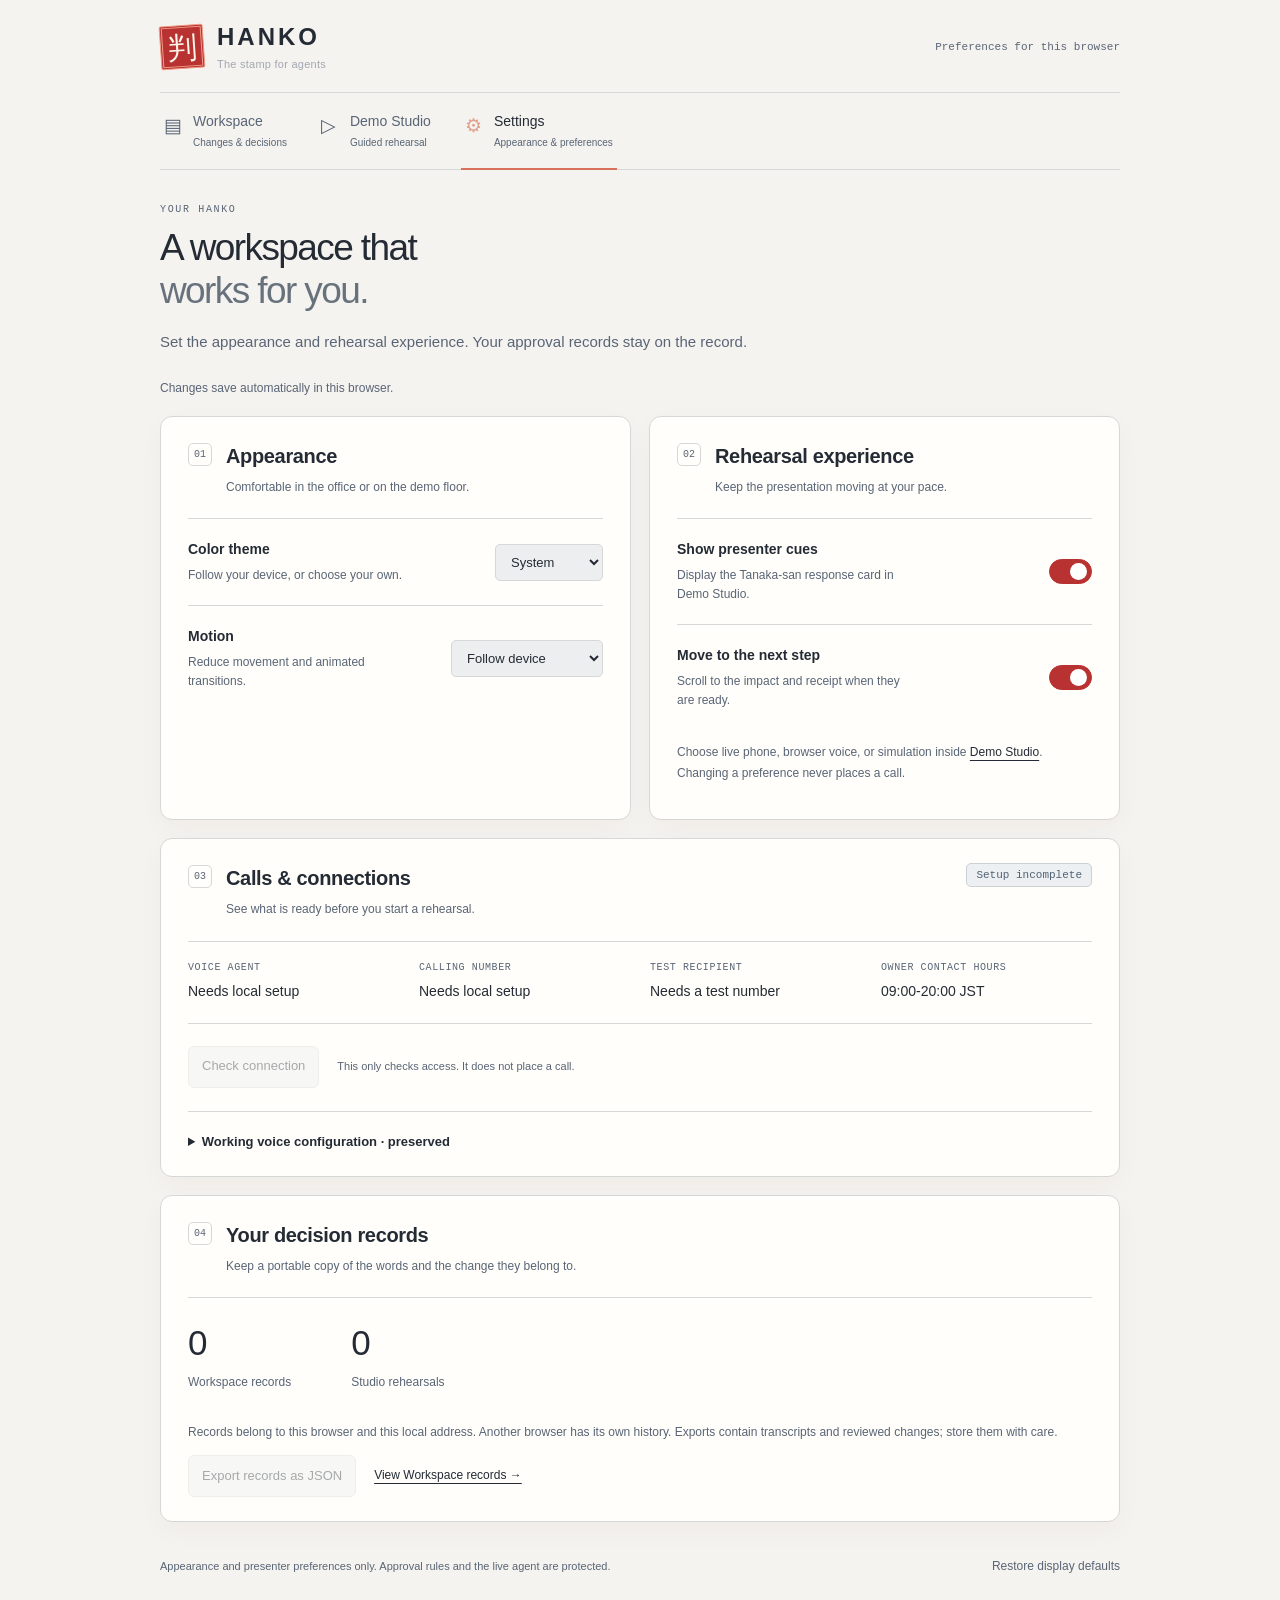
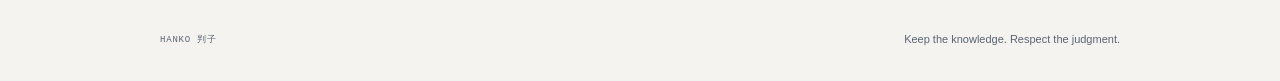
==== web/settings.html @ 3fe3ed00 "Finish guided workflow, themes and settings integration" ====
<!doctype html>
<html lang="en">
<head>
  <meta charset="utf-8"><meta name="viewport" content="width=device-width,initial-scale=1">
  <meta name="theme-color" content="#0f1115"><title>Settings — Hanko</title>
  <script src="theme.js?v=20260918-polish"></script>
  <link rel="stylesheet" href="styles.css?v=20260918-polish"><link rel="stylesheet" href="themes.css?v=20260918-polish"><link rel="stylesheet" href="settings.css?v=20260918-polish">
  <script src="config.js?v=20260918-polish"></script><script type="module" src="settings.js?v=20260918-polish"></script>
</head>
<body data-view="settings">
<div class="shell">
  <header class="masthead"><a class="brand" href="./" aria-label="Hanko home"><span class="brand-stamp" aria-hidden="true">判</span><span>HANKO<small>The stamp for agents</small></span></a><span class="settings-local">Preferences for this browser</span></header>
  <nav class="space-nav" aria-label="Dashboard spaces"><a href="./"><span aria-hidden="true">▤</span>Workspace<small>Changes &amp; decisions</small></a><a href="./?view=demo"><span aria-hidden="true">▷</span>Demo Studio<small>Guided rehearsal</small></a><a href="settings.html" aria-current="page"><span aria-hidden="true">⚙</span>Settings<small>Appearance &amp; preferences</small></a></nav>
  <main class="settings-main"><div class="settings-intro"><p class="eyebrow">YOUR HANKO</p><h1>A workspace that<br><span>works for you.</span></h1><p>Set the appearance and rehearsal experience. Your approval records stay on the record.</p></div>
  <p id="settings-status" class="settings-status" role="status" aria-live="polite">Changes save automatically in this browser.</p>
  <div class="settings-grid">
    <section class="panel settings-card" aria-labelledby="appearance-title"><div class="settings-heading"><span class="settings-number">01</span><div><h2 id="appearance-title">Appearance</h2><p>Comfortable in the office or on the demo floor.</p></div></div>
      <div class="settings-row"><div><label for="theme-choice">Color theme</label><p>Follow your device, or choose your own.</p></div><select id="theme-choice" data-theme-select><option value="system">System</option><option value="light">Light</option><option value="dark">Dark</option></select></div>
      <div class="settings-row"><div><label for="motion-choice">Motion</label><p>Reduce movement and animated transitions.</p></div><select id="motion-choice"><option value="system">Follow device</option><option value="reduced">Reduce motion</option></select></div>
    </section>
    <section class="panel settings-card" aria-labelledby="rehearsal-title"><div class="settings-heading"><span class="settings-number">02</span><div><h2 id="rehearsal-title">Rehearsal experience</h2><p>Keep the presentation moving at your pace.</p></div></div>
      <div class="settings-row"><div><label for="show-cues">Show presenter cues</label><p>Display the Tanaka-san response card in Demo Studio.</p></div><input type="checkbox" id="show-cues" role="switch"></div>
      <div class="settings-row"><div><label for="auto-advance">Move to the next step</label><p>Scroll to the impact and receipt when they are ready.</p></div><input type="checkbox" id="auto-advance" role="switch"></div>
      <p class="settings-note">Choose live phone, browser voice, or simulation inside <a href="./?view=demo">Demo Studio</a>. Changing a preference never places a call.</p>
    </section>
    <section class="panel settings-card settings-wide" aria-labelledby="connection-title"><div class="settings-heading"><span class="settings-number">03</span><div><h2 id="connection-title">Calls &amp; connections</h2><p>See what is ready before you start a rehearsal.</p></div><span id="connection-pill" class="pill idle">Checking local setup</span></div>
      <dl class="connection-grid"><div><dt>Voice agent</dt><dd id="agent-ready">—</dd></div><div><dt>Calling number</dt><dd id="number-ready">—</dd></div><div><dt>Test recipient</dt><dd id="recipient-ready">—</dd></div><div><dt>Owner contact hours</dt><dd id="owner-hours">Loading policy…</dd></div></dl>
      <div class="settings-actions"><button id="check-connection" class="secondary" type="button">Check connection</button><span id="connection-result" class="muted" role="status">This only checks access. It does not place a call.</span></div>
      <details class="protected-settings"><summary>Working voice configuration · preserved</summary><p>Reference saved on 18 September. The connection check above verifies access; it does not update these saved values.</p><dl><div><dt>Voice</dt><dd>Eric · Smooth &amp; Trustworthy</dd></div><div><dt>Speaking speed</dt><dd>1.0×</dd></div><div><dt>Voice stability</dt><dd>0.5</dd></div><div><dt>Wait before a silence follow-up</dt><dd>12 seconds</dd></div><div><dt>Maximum conversation</dt><dd>4 minutes</dd></div><div><dt>Approval rule</dt><dd>Read back the decision, then require a fresh, explicit yes.</dd></div></dl></details>
    </section>
    <section class="panel settings-card settings-wide" aria-labelledby="records-title"><div class="settings-heading"><span class="settings-number">04</span><div><h2 id="records-title">Your decision records</h2><p>Keep a portable copy of the words and the change they belong to.</p></div></div>
      <div class="record-counts"><div><strong id="workspace-count">0</strong><span>Workspace records</span></div><div><strong id="studio-count">0</strong><span>Studio rehearsals</span></div></div>
      <p class="settings-note">Records belong to this browser and this local address. Another browser has its own history. Exports contain transcripts and reviewed changes; store them with care.</p>
      <div class="settings-actions"><button id="export-records" class="secondary" type="button">Export records as JSON</button><a href="./#ledger-panel">View Workspace records →</a></div>
    </section>
  </div>
  <div class="settings-bottom"><p>Appearance and presenter preferences only. Approval rules and the live agent are protected.</p><button id="reset-preferences" class="text-button" type="button">Restore display defaults</button></div>
  </main><footer class="page-footer"><span>HANKO 判子</span><p>Keep the knowledge. Respect the judgment.</p></footer>
</div></body></html>
---- web/styles.css ----
:root{color-scheme:dark;--bg:#0f1115;--surface:#17191e;--border:#2b2e35;--text:#edece7;--muted:#92959f;--red:#d23b3b;--green:#67c18b;--amber:#e2b561;--mono:ui-monospace,SFMono-Regular,monospace;--sans:-apple-system,BlinkMacSystemFont,'Segoe UI',sans-serif}

*{box-sizing:border-box}
body{margin:0;background:var(--bg);color:var(--text);font-family:var(--sans);font-size:14px;line-height:1.55;-webkit-font-smoothing:antialiased}
button,textarea{font:inherit}
button{cursor:pointer}
button:disabled{cursor:not-allowed;opacity:.4}
button,a,textarea{outline-offset:5px}
button:focus-visible,a:focus-visible{outline:2px solid var(--amber)}
[hidden]{display:none!important}
.shell{max-width:1024px;padding:0 32px;margin:auto}
.masthead{display:flex;align-items:center;justify-content:space-between;padding:32px 0 28px;border-bottom:1px solid var(--border)}
.brand{display:flex;align-items:center;gap:13px;color:var(--text);text-decoration:none;font-size:24px;font-weight:700;letter-spacing:3px;line-height:1.1}
.brand small{display:block;font-size:11px;font-weight:450;color:var(--muted);letter-spacing:.25px;margin-top:8px}
.brand-stamp{display:grid;place-items:center;width:44px;height:44px;background:var(--red);border:3px double #f19c88;color:#fff4e8;font-family:serif;font-size:30px;font-weight:400;letter-spacing:0;transform:rotate(-4deg);border-radius:2px}
.session-meta{text-align:right;color:var(--muted);font-size:12px}
.environment{display:block;letter-spacing:1.7px;font:10px var(--mono);color:#696e7b;margin-bottom:9px}
.session-meta b{color:var(--text);font-family:var(--mono);margin-left:5px}
.intro{display:flex;align-items:center;justify-content:space-between;padding:51px 0 35px}
.eyebrow{font:10px var(--mono);letter-spacing:1.65px;color:#b6a798;margin:0 0 18px}
h1{font-size:43px;line-height:1.16;letter-spacing:-1.7px;font-weight:500;margin:0}
h1 span{color:#9a9b9e}
.intro-copy{color:var(--muted);font-size:14px;line-height:1.75;margin:20px 0 0}
.hero-seal{width:126px;height:126px;border:2px solid #873935;box-shadow:inset 0 0 0 5px var(--bg),inset 0 0 0 6px #873935;transform:rotate(7deg);display:flex;align-items:center;justify-content:center;flex-direction:column;margin:0 17px 0 30px;color:#b75348;border-radius:3px}
.hero-seal span{font-family:serif;font-size:50px;letter-spacing:0;line-height:1.2}
.hero-seal small{font:7px var(--mono);letter-spacing:1.25px;margin-top:9px}
.mode-banner{display:flex;align-items:center;gap:10px;border-top:1px solid var(--border);border-bottom:1px solid var(--border);padding:13px 0;color:var(--muted);font-size:11px;margin-bottom:27px}
.mode-banner strong{color:var(--amber);font:10px var(--mono);text-transform:uppercase;letter-spacing:1px}
.mode-banner>span:last-child{margin-left:auto}
.status-dot{width:6px;height:6px;border-radius:50%;background:var(--amber);flex-shrink:0}
.panel{background:var(--surface);border:1px solid var(--border);border-radius:12px;margin-bottom:18px;padding:24px 27px;scroll-margin-top:20px}
.panel-heading{display:flex;align-items:center;justify-content:space-between;gap:12px;margin-bottom:24px}
h2{font-weight:550;font-size:17px;letter-spacing:-.35px;margin:0;display:flex;align-items:center;gap:13px}
.step{font:10px var(--mono);color:#747983;border:1px solid #373a43;border-radius:4px;width:26px;height:25px;display:inline-grid;place-items:center}
.pill{border:1px solid var(--border);border-radius:5px;padding:4px 8px;font:10px var(--mono);white-space:nowrap;display:inline-flex;align-items:center;gap:6px}
.idle{background:#202228;color:#9398a3}
.working,.conditional,.no_answer{background:#31291d;color:var(--amber);border-color:#57432a}
.done,.approved{background:#1b3025;color:var(--green);border-color:#294a37}
.rejected,.failed{background:#352022;color:#ef8f8f;border-color:#633436}
.working:before{content:'';height:5px;width:5px;background:currentColor;border-radius:50%;animation:pulse 1.3s infinite}
.field-label{display:block;font-size:11px;color:var(--muted);margin-bottom:9px}
textarea{width:100%;resize:vertical;min-height:100px;max-height:300px;background:#111318;border:1px solid #34373f;border-radius:7px;padding:15px 16px;color:var(--text);line-height:1.6;transition:border-color .2s}
textarea::placeholder{color:#6e7380}
textarea:focus{border-color:#8c7764;outline:none;box-shadow:0 0 0 2px #8c77641f}
.request-actions{display:flex;justify-content:space-between;gap:12px;align-items:center;margin-top:13px}
.button-group,.heading-actions{display:flex;align-items:center;gap:13px}
button{transition:background .15s,border-color .15s}
button.primary{border:1px solid #e0d4c4;background:#e7dfd3;color:#25221f;font-weight:600;padding:11px 17px;border-radius:6px;font-size:12px;display:inline-flex;align-items:center;justify-content:center;gap:15px}
button.primary:hover:not(:disabled){background:#fff4e6;border-color:#fff4e6}
button.secondary{color:var(--text);background:#24272e;border:1px solid #3a3e48;border-radius:6px;padding:9px 13px;font-size:12px}
button.text-button{color:#a2a6af;background:none;border:0;font-size:11px;padding:6px 0}
button.text-button:hover:not(:disabled){color:var(--text)}
kbd{font:9px var(--mono);border:1px solid #424650;border-radius:3px;padding:1px 4px;margin-left:5px;color:#7f8590}
.muted{color:var(--muted);font-size:11px}
.request-actions+.muted:empty{display:none}
.parsed{display:grid;grid-template-columns:1.4fr 1fr 1fr;gap:15px;margin-top:23px;padding-top:19px;border-top:1px solid var(--border)}
.parsed span,.stat-label{display:block;color:var(--muted);font:9px var(--mono);text-transform:uppercase;letter-spacing:.9px;margin-bottom:6px}
.parsed strong{font:12px var(--mono);font-weight:500}
.rate-arrow{color:var(--muted);padding:0 6px}
.defaults{font-size:10px;margin-bottom:0;color:var(--muted)}
.empty-state{display:flex;gap:17px;align-items:center;padding:8px 0 12px;color:#b3b5bb}
.empty-state p{margin:0;font-size:13px}
.empty-state small{display:block;color:#767c88;font-size:11px;margin-top:6px}
.empty-icon{font-size:29px;color:#626977;display:grid;place-items:center;width:42px;height:42px;background:#202329;border:1px solid #31353d;border-radius:9px;flex-shrink:0}
.impact-stats{display:grid;grid-template-columns:1.5fr 1fr 1fr;gap:16px;margin-bottom:24px}
.stat{padding-left:17px;border-left:1px solid #3a3c43}
.stat:first-child{padding-left:0;border-left:0}
.stat-value{font-size:28px;letter-spacing:-1px;line-height:1.25;font-weight:500}
.stat-value.code{font:19px var(--mono);letter-spacing:-.5px}
.stat small{font-size:10px;color:var(--muted);display:block;margin-top:6px}
.facts{width:100%;border-collapse:collapse;font-size:11px}
.facts th{text-align:left;color:#868d99;font-weight:400;padding:10px 0;vertical-align:top;width:160px}
.facts td{padding:10px 0;color:#c9cbd0}
.facts tr{border-top:1px solid var(--border)}
code,.mono{font-family:var(--mono);font-size:11px}
.file-list{display:flex;flex-wrap:wrap;gap:5px 14px}
.source-summary{border-left:2px solid #977860;padding:2px 0 2px 17px;margin-top:21px}
.source-summary p{font-size:15px;line-height:1.7;margin:0 0 10px;color:#dddbd7}
.source-tag{font:9px var(--mono);color:var(--muted);text-transform:uppercase;letter-spacing:.8px}
.diff-toolbar{display:flex;justify-content:space-between;gap:15px;color:var(--muted);font-size:10px;background:#121419;border:1px solid #30343d;border-bottom:0;padding:11px 13px;border-radius:6px 6px 0 0}
.diff{margin:0;padding:13px 0;background:#111318;max-height:350px;overflow:auto;border:1px solid #30343d;border-radius:0 0 6px 6px;tab-size:4;line-height:1.85;font:10px/1.85 var(--mono)}
.diff-line{display:block;min-height:18px;padding:0 14px;white-space:pre}
.diff-add{color:#8cd6a4;background:#23432c45}
.diff-remove{color:#d99290;background:#48262845}
.diff-meta{color:#737f96}
.change-note{font-size:10px;color:var(--muted);margin:10px 0 0}
.policy-grid{display:grid;grid-template-columns:1fr 1fr;gap:21px}
.owner{font-size:19px;font-weight:500;letter-spacing:-.4px}
.owner-avatar{display:inline-grid;place-items:center;vertical-align:middle;width:33px;height:33px;border-radius:50%;background:#3b3530;border:1px solid #625448;color:#d7c5ae;font-family:serif;margin-right:10px;font-size:17px}
.policy-item p{margin:0;font-size:12px;color:#c1c4cc}
.policy-item.wide{grid-column:1/-1;padding-top:17px;border-top:1px solid var(--border)}
.call-action{display:flex;align-items:center;gap:18px;margin-top:22px}
.call-action .primary{min-width:169px}
.notice{font-size:12px;color:var(--amber);background:#302718;border:1px solid #57432a;border-radius:6px;padding:12px 14px;line-height:1.65}
.transcript{display:flex;flex-direction:column;gap:11px;margin-top:24px;border-top:1px solid var(--border);padding-top:23px;max-height:380px;overflow:auto}
.utterance{max-width:83%;padding:12px 15px;background:#22252c;border:1px solid #323641;border-radius:8px;align-self:flex-start}
.utterance.user{align-self:flex-end;background:#302b25;border-color:#494035}
.utterance small{font:9px var(--mono);color:#969dab;letter-spacing:.8px;text-transform:uppercase}
.utterance.user small{color:#c5b29b}
.utterance p{margin:6px 0 0;font-size:12px;line-height:1.7}
.decision-card{margin-top:22px;padding:19px;border:1px solid #624a2e;background:#29241d;border-radius:8px}
.decision-card h3{margin:0 0 8px;font-size:13px;color:var(--amber);font-weight:600}
.decision-card p{margin:6px 0;font-size:12px;color:#c7bda9}
.decision-card.approved{background:#1b3025;border-color:#294a37}
.decision-card.approved h3{color:var(--green)}
.decision-card.rejected{background:#352022;border-color:#633436}
.decision-card.rejected h3{color:#ef8f8f}
.decision-card .task-label{font:9px var(--mono);text-transform:uppercase;letter-spacing:1px;color:var(--amber);display:block;margin-bottom:5px}
.ledger-panel{padding-bottom:0}
.ledger-scroll{overflow-x:auto}
.ledger-table{border-collapse:collapse;width:100%;font-size:10px;min-width:720px}
.ledger-table th{text-align:left;font:9px var(--mono);text-transform:uppercase;letter-spacing:.6px;color:#737c89;padding:0 10px 13px 0}
.ledger-table td{padding:17px 10px 17px 0;vertical-align:top;border-top:1px solid var(--border);color:#c3c6cd}
.ledger-table td:nth-child(3){max-width:200px;min-width:160px}
.ledger-table .pill{font-size:9px}
.ledger-table .row-note{font-size:9px;color:var(--amber);display:block;margin-top:6px}
.ledger-table .row-time{white-space:nowrap}
.ledger-table .simulated{font:8px var(--mono);text-transform:uppercase;color:var(--amber)}
.ledger-footer{display:flex;justify-content:space-between;align-items:center;border-top:1px solid var(--border);margin-top:17px;padding:14px 0;color:#757d89;font-size:10px}
.page-footer{display:flex;justify-content:space-between;align-items:center;color:#555c68;font:9px var(--mono);letter-spacing:.8px;padding:22px 0 35px}
.page-footer p{font:11px var(--sans);letter-spacing:0;margin:0}
.footer-kanji{color:#8d4540;margin-left:6px}
.page-footer>span:last-child{font-size:8px;letter-spacing:1px}
@keyframes pulse{50%{opacity:.25}
}

@media(max-width:650px){.shell{padding:0 17px}
.masthead{padding:23px 0}
.brand{font-size:21px}
.session-meta .environment{display:none}
.session-meta{font-size:10px}
.intro{padding:34px 0 27px}
h1{font-size:32px;letter-spacing:-1.1px}
.eyebrow{font-size:8px;letter-spacing:1px;max-width:230px;line-height:1.8}
.intro-copy{font-size:12px}
.hero-seal{width:80px;height:80px;margin:0 3px 0 12px;flex-shrink:0}
.hero-seal span{font-size:31px}
.hero-seal small{font-size:4px}
.desktop-break{display:none}
.mode-banner{flex-wrap:wrap;gap:8px}
.mode-banner>span:last-child{flex-basis:100%;margin-left:14px;font-size:10px}
.panel{padding:20px 17px;border-radius:9px}
.panel-heading{margin-bottom:21px}
h2{font-size:15px;gap:9px}
.pill{font-size:9px;padding:4px 6px}
.request-actions{align-items:flex-start}
.button-group{gap:7px;flex-wrap:wrap}
.request-actions button.primary{font-size:11px;padding:10px 12px;white-space:nowrap}
.parsed{grid-template-columns:1fr 1fr;gap:17px}
.parsed>div:first-child{grid-column:1/-1}
.impact-stats{grid-template-columns:1.35fr 1fr 1fr;gap:10px}
.stat{padding-left:10px}
.stat-value{font-size:24px}
.stat-value.code{font-size:14px}
.stat-label{font-size:8px}
.facts th{width:115px}
.facts td{font-size:10px}
.facts code{font-size:9px}
.policy-grid{gap:19px}
.call-action{align-items:flex-start;flex-direction:column;gap:11px}
.call-action .primary{width:100%}
.utterance{max-width:94%}
.page-footer>span:last-child{display:none}
.ledger-panel{padding-bottom:0}
.ledger-footer{gap:15px}
.heading-actions{gap:10px}
.source-summary p{font-size:13px}
}

@media(prefers-reduced-motion:reduce){*{animation:none!important;transition:none!important}
}

@media print{body{background:white;color:#111}
.masthead,.intro,.mode-banner,.page-footer,section:not(.ledger-panel),button{display:none}
.panel{border:0}
.shell{max-width:none;padding:0}
.ledger-table{color:#111}
.ledger-table td,.ledger-table th{color:#111}
.ledger-footer{display:none}
}

/* Demo polish: clear hierarchy at a laptop's viewing distance. */
:root{--muted:#abb0ba;--border:#333740}
.masthead{padding:24px 0 22px}.environment{color:#9298a4}.brand small{color:#a2a7b1}.session-meta{font-size:12px}
.intro{padding:30px 0 24px}.eyebrow{color:#ccb7a5;margin-bottom:12px;font-size:10px}.intro-copy{margin-top:14px;color:#aeb1ba;font-size:14px}
h1{font-size:40px;letter-spacing:-1.6px}h1 span{color:#b4b3b0}.hero-seal{width:107px;height:107px}.hero-seal span{font-size:44px}
.mode-banner{margin-bottom:0;padding:12px 0}.mode-banner strong{font-size:11px}.mode-banner>span:last-child{color:#a1a7b3}
.step-nav{display:flex;position:sticky;top:0;z-index:10;background:#0f1115f5;backdrop-filter:blur(14px);border-bottom:1px solid #3c414a;margin:0 0 22px;padding:7px 0;gap:5px}
.step-nav a{flex:1;display:flex;align-items:center;justify-content:center;gap:9px;min-height:40px;padding:6px 8px;border-radius:5px;color:#bdc1c9;text-decoration:none;font-size:12px;font-weight:500;transition:background .15s,color .15s}
.step-nav a span{font:10px var(--mono);color:#8e97a6}.step-nav a:hover{background:#252830;color:#fff}.step-nav a:last-child{color:#efb5a6}.step-nav a:last-child span{color:#d28273}
.panel{padding:24px 27px;scroll-margin-top:73px;border-color:#333740}.panel-heading{margin-bottom:20px}h2{font-size:19px;font-weight:600}.step{color:#aeb5c0;border-color:#464c56}
.pill{font-size:11px;padding:5px 9px}.idle{color:#bac0ca}.field-label{font-size:12px;color:#b2b7c1}textarea{font-size:16px;min-height:86px}
button.primary{font-size:13px;min-height:44px;padding:10px 19px}button.secondary{font-size:13px;min-height:42px}button.text-button{font-size:12px;min-height:36px}
.empty-state small{font-size:12px;color:#a0a7b3}.empty-state p{font-size:14px}.stat-label,.parsed span{font-size:10px;color:#aeb6c3}.parsed strong{font-size:14px}
.stat-value{font-size:36px;font-variant-numeric:tabular-nums}.stat-value.code{font-size:23px}.stat small{font-size:11px;color:#a5adba}.facts{font-size:12px}.facts th{color:#a8b0be}.facts code{font-size:11px}
.source-summary{padding-left:18px;border-left-color:#cb9380}.source-summary p{font-size:16px}.source-tag{color:#aeb5c0;font-size:10px}
.diff{font-size:11px;max-height:295px}.diff-toolbar{font-size:11px}.change-note{font-size:12px;line-height:1.7;color:#b4b8c1}
#call-panel{border-color:#745047;border-top:2px solid #c16a57;background:#1b1c21;box-shadow:0 12px 32px #0002}
#call-panel .step{border-color:#80594e;color:#ebb3a2}#call-panel h2{font-size:21px}.owner{font-size:23px}.owner-avatar{width:39px;height:39px;font-size:20px}.policy-item p{font-size:14px}
.call-action{gap:20px;padding-top:20px;border-top:1px solid var(--border)}#call{background:#d23b3b;border-color:#e56359;color:white;font-size:14px;min-height:47px;padding:12px 23px}#call:hover:not(:disabled){background:#e54b45;border-color:#f3917e}
#call-status{font-size:12px;line-height:1.6}.utterance p{font-size:14px;line-height:1.65}.utterance small{font-size:10px}.utterance{padding:13px 17px}.utterance.user{border-color:#6b5543;background:#322b24}
#decision-result{scroll-margin-top:77px}.decision-card{border:1px solid #98723e;border-left:4px solid #e2b561;padding:23px 24px;background:#30281f;box-shadow:0 10px 22px #0002}.decision-card h3{font-size:21px;letter-spacing:-.3px;margin-bottom:17px}.decision-card p{font-size:15px;color:#e4d6bd;line-height:1.6}.decision-card p:first-of-type{font-size:19px;color:#f4e9d7}.decision-card .task-label{font-size:10px;margin-bottom:9px;color:#e2b561}.decision-card p.mono{font-size:12px;border-top:1px solid #6f5333;margin-top:17px;padding-top:13px;color:#d9bc91}
.ledger-panel{border-color:#775049;padding-bottom:0}.ledger-panel h2{font-size:21px}.ledger-panel .step{color:#efb6a4;border-color:#80594e}.ledger-table{font-size:12px}.ledger-table th{font-size:10px;color:#aab2c0;padding-bottom:15px}.ledger-table td{padding-top:20px;padding-bottom:20px;color:#e0e2e6}.ledger-table td:nth-child(3){font-size:14px;line-height:1.6}.ledger-table .pill{font-size:10px}.ledger-table .row-note{font-size:10px}.ledger-table .simulated{font-size:10px}.ledger-footer{font-size:11px;color:#a6aebb}
.page-footer{color:#939daa}.page-footer>span:last-child{font-size:9px}.notice{font-size:13px}.panel:target{border-color:#af8070}
@media(max-width:650px){.masthead{padding:20px 0}.brand{font-size:20px}.brand small{font-size:10px}.session-meta{font-size:10px}.intro{padding:23px 0 20px;gap:10px}.hero-seal{width:68px;height:68px;margin:0;flex-shrink:0}.hero-seal span{font-size:27px}.hero-seal small{font-size:4px;margin-top:4px}h1{font-size:30px;letter-spacing:-1.1px}.eyebrow{font-size:8px;letter-spacing:.8px;line-height:1.6}.intro-copy{font-size:12px;line-height:1.6;margin-top:12px}.mode-banner{padding:11px 0}.mode-banner strong{font-size:10px}.mode-banner>span:last-child{font-size:10px}.step-nav{margin-bottom:16px;gap:1px;padding:5px 0}.step-nav a{font-size:10px;gap:0;flex-direction:column;min-height:44px;padding:4px}.step-nav a span{font-size:9px;margin-bottom:3px}.panel{padding:21px 17px;scroll-margin-top:72px}h2{font-size:17px}.pill{font-size:9px;padding:4px 6px}.request-actions button.primary{font-size:12px;padding:11px}.field-label{font-size:12px}.parsed strong{font-size:12px}.stat-value{font-size:29px}.stat-value.code{font-size:16px}.stat-label{font-size:8px}.stat small{font-size:10px}.source-summary p{font-size:14px}.facts th{font-size:11px}.change-note{font-size:11px}.diff-toolbar{font-size:9px}.policy-item p{font-size:12px}.owner{font-size:19px}.owner-avatar{width:31px;height:31px;margin-right:6px}.decision-card{padding:19px 17px}.decision-card h3{font-size:18px}.decision-card p:first-of-type{font-size:17px}.decision-card p{font-size:13px}.utterance p{font-size:13px}.ledger-panel{padding-bottom:0}.ledger-table{font-size:11px}.ledger-table td:nth-child(3){font-size:13px}.ledger-footer{font-size:10px}.page-footer{font-size:8px}}
@media print{.step-nav{display:none}.ledger-table td,.ledger-table th{color:#111}.ledger-panel{box-shadow:none}}
@media(max-width:650px){
.ledger-scroll{overflow:visible}.ledger-table{display:block;min-width:0;width:100%}.ledger-table thead{position:absolute;width:1px;height:1px;overflow:hidden;clip-path:inset(50%)}.ledger-table tbody{display:block}.ledger-table tbody tr{display:grid;grid-template-columns:minmax(0,1fr) minmax(0,1fr);gap:17px 16px;border-top:1px solid var(--border);padding:19px 0}.ledger-table td{display:block;border:0;padding:0;min-width:0;overflow-wrap:anywhere}.ledger-table td:before{display:block;font:9px var(--mono);letter-spacing:.8px;color:#aab2c0;margin-bottom:7px;text-transform:uppercase}.ledger-table td:nth-child(1):before{content:'Change'}.ledger-table td:nth-child(2):before{content:'Decision'}.ledger-table td:nth-child(3):before{content:'Condition · verbatim'}.ledger-table td:nth-child(4):before{content:'Approver'}.ledger-table td:nth-child(5):before{content:'When'}.ledger-table td:nth-child(6):before{content:'Channel'}.ledger-table td:nth-child(7):before{content:'Diff'}.ledger-table td:nth-child(3){grid-column:1/-1;max-width:none;min-width:0;font-size:15px;padding:16px 0;border-top:1px solid var(--border);border-bottom:1px solid var(--border)}.ledger-table .row-time{white-space:normal}.ledger-footer{align-items:center}.ledger-footer .text-button{white-space:nowrap}
}

/* Guided, single-scenario rehearsal. */
.demo-guide{display:flex;align-items:center;justify-content:space-between;gap:24px;padding:22px 25px;margin:0 0 24px;background:linear-gradient(110deg,#28201f,#191b21);border:1px solid #69463f;border-left:3px solid #d9705f;border-radius:9px}
.guide-kicker{display:block;font:10px var(--mono);letter-spacing:1.3px;color:#e4aa95}.demo-guide h2{margin:8px 0 6px;font-size:22px;letter-spacing:-.5px}.demo-guide p{margin:0;font-size:13px;color:#c0bbc0;max-width:610px}.demo-guide button{flex-shrink:0;display:flex;align-items:center;gap:17px}
.section-intro{font-size:14px;color:#b8bdc8;margin:-5px 0 22px;line-height:1.7}.section-intro strong{color:#e8e2d8;font-weight:500}.step-action{display:flex;justify-content:flex-end;margin-top:21px}.step-action button{display:flex;gap:18px;align-items:center}
.step-nav a[aria-current="step"]{color:#ffdfd0;background:#342722;box-shadow:inset 0 -2px #d87560}.step-nav a[aria-current="step"] span{color:#efab94}
.rehearsal-script{margin-top:25px;border:1px solid #695245;border-radius:9px;background:#25211f;padding:21px 23px;scroll-margin-top:80px}.script-heading{display:flex;justify-content:space-between;align-items:center;gap:12px}.script-label{font-size:11px;color:#b4a69c}.rehearsal-script ol{list-style:none;counter-reset:cue;margin:21px 0 0;padding:0}.rehearsal-script li{counter-increment:cue;display:flex;gap:15px;padding:15px 0;border-top:1px solid #4b3c34}.rehearsal-script li:before{content:counter(cue);font:11px var(--mono);color:#e9bda4;flex-shrink:0;width:25px;height:25px;display:grid;place-items:center;border:1px solid #79543f;border-radius:50%}.rehearsal-script li span{display:block;font-size:11px;color:#b6a79c;margin:2px 0 8px}.rehearsal-script li p{font-size:18px;line-height:1.6;color:#f1e4d6;margin:0}.script-result{padding-top:17px;border-top:1px solid #4b3c34;font-size:12px;color:#c3b19f;margin:3px 0 0}.script-result strong{color:var(--amber)}
@media(max-width:650px){.demo-guide{align-items:stretch;flex-direction:column;gap:16px;padding:20px 18px}.demo-guide h2{font-size:21px}.demo-guide button{justify-content:space-between}.section-intro{font-size:13px}.panel-heading{flex-wrap:wrap;align-items:flex-start}.panel-heading h2{font-size:17px}#call-panel h2,.ledger-panel h2{font-size:18px}.heading-actions{margin-left:auto}.rehearsal-script{padding:18px 16px}.script-heading{flex-direction:column;align-items:flex-start;gap:5px}.rehearsal-script li{gap:11px}.rehearsal-script li p{font-size:16px}.step-action button{width:100%;justify-content:space-between}}
@media print{.demo-guide,.rehearsal-script{display:none}}

/* Product workspace and presenter studio share the same review engine. */
body:not([data-view="demo"]) .demo-only,body[data-view="demo"] .workspace-only{display:none!important}
.space-nav{display:flex;border-bottom:1px solid var(--border);gap:30px}.space-nav a{position:relative;display:grid;grid-template-columns:20px 1fr;gap:2px 9px;text-decoration:none;color:#9ca5b4;padding:18px 4px;font-size:14px}.space-nav a>span{grid-row:1/3;font-size:19px;color:#758294}.space-nav small{font-size:10px;color:#7e8898}.space-nav a[aria-current="page"]{color:#f2e6d8}.space-nav a[aria-current="page"]:after{position:absolute;content:'';height:2px;bottom:-1px;left:0;right:0;background:#d8715c}.space-nav a[aria-current="page"]>span{color:#e0a08a}
.workspace-intro{display:flex;justify-content:space-between;align-items:center;gap:25px;padding:37px 0 30px}.workspace-intro h1{font-size:35px}.workspace-status{display:flex;align-items:center;gap:8px;color:#a8b2be;font-size:11px}.workspace-status .status-dot{background:var(--green)}
.studio-controls{display:flex;gap:20px;align-items:center;justify-content:space-between;flex-wrap:wrap;padding:17px 20px;margin-bottom:22px;border:1px solid #393d46;border-radius:9px;background:#171a21}.studio-controls label{display:block;font:9px var(--mono);color:#a6afbd;text-transform:uppercase;letter-spacing:1px;margin-bottom:7px}select{font:13px var(--sans);background:#252932;color:var(--text);border:1px solid #505866;border-radius:5px;padding:9px 31px 9px 11px;max-width:100%}.studio-run{display:flex;align-items:center;gap:17px}.studio-run>span{font:10px var(--mono);color:#abb3c1}.studio-controls>p{flex-basis:100%;margin:-6px 0 0;color:#9da6b3;font-size:11px}body[data-view="demo"] .environment{color:#e4aa95}body[data-view="workspace"] .intro-copy{font-size:14px}
@media(max-width:650px){.space-nav{gap:23px}.space-nav a{font-size:13px}.space-nav small{font-size:9px}.workspace-intro{align-items:flex-start;flex-direction:column;padding:25px 0;gap:16px}.workspace-intro h1{font-size:29px}.studio-controls{padding:16px;gap:16px}.studio-run{flex-wrap:wrap;gap:8px}.studio-controls>div{flex-basis:100%}.studio-controls select{width:100%}.studio-run{justify-content:space-between}.studio-controls>p{line-height:1.6}.studio-run>span{font-size:9px}}
@media print{.space-nav,.workspace-intro,.studio-controls{display:none}}

.record-library{border-top:1px solid var(--border)}.record-detail{border-bottom:1px solid var(--border);padding:16px 0}.record-detail summary{cursor:pointer;color:#dcc7b6;font-size:13px;line-height:1.8}.record-detail>summary>span:first-child{font:10px var(--mono);color:#abb5c5;margin-right:15px}.record-detail[open]>summary{margin-bottom:15px}.record-detail p{font-size:13px;color:#ccd1da}.record-detail .record-meta{color:#9da8b8;font:10px/1.9 var(--mono);overflow-wrap:anywhere}.saved-transcript{border-left:2px solid #96705b;padding:1px 0 1px 17px;margin:17px 0}.saved-transcript strong{color:#e3c4ae}.record-detail .diff{padding:15px;white-space:pre-wrap;overflow-wrap:anywhere}

.confirmation-proof{color:#94d9a8!important;background:#1c3327;border:1px solid #3f7051;border-radius:6px;padding:12px 15px;font-size:15px!important}.decision-card h3{line-height:1.4}
---- web/themes.css ----
/* Shared, explicit theme surfaces. The approval colors retain their meaning. */
:root{--bg:#101217;--surface:#191c23;--muted:#a4adba;--border:#353b46;--soft:#222731;--accent-soft:#302621;--accent-text:#efb69f;--shadow:0 12px 32px #00000014}
html[data-theme=light]{color-scheme:light;--bg:#f5f3ef;--surface:#fffefa;--text:#242b35;--muted:#596576;--border:#d6d7d7;--soft:#edeef0;--accent-soft:#f7eae2;--accent-text:#94492f;--red:#b83232;--green:#226b43;--amber:#865712;--shadow:0 9px 28px #33281808}
html[data-theme=dark]{color-scheme:dark}
body{background:var(--bg)}
.panel{box-shadow:var(--shadow);border-color:var(--border)}
.theme-control{display:flex;align-items:center;gap:8px;color:var(--muted);font-size:11px;margin-top:10px;justify-content:flex-end}.theme-control select{font-size:11px;padding:5px 24px 5px 8px}
select{background:var(--soft);border-color:var(--border)}
select:focus-visible,input:focus-visible,summary:focus-visible{outline:2px solid var(--amber);outline-offset:4px}
.space-nav{gap:26px}.space-nav a{color:var(--muted)}.space-nav small,.space-nav a>span{color:var(--muted)}.space-nav a[aria-current=page]{color:var(--text)}
.step-nav{background:color-mix(in srgb,var(--bg) 94%,transparent);border-color:var(--border)}
.step-nav a{color:var(--muted)}.step-nav a:hover{color:var(--text);background:var(--soft)}.step-nav a span{color:var(--muted)}
.step-nav a[aria-current=step]{color:var(--accent-text);background:var(--accent-soft)}.step-nav a[aria-current=step] span{color:var(--accent-text)}
.step-nav a:last-child,.step-nav a:last-child span{color:var(--accent-text)}
.section-intro,.change-note,.field-label,.empty-state small,.stat small,.stat-label,.parsed span,.facts th,.source-tag,.ledger-footer,.page-footer,.workspace-status,.studio-controls>p,.studio-controls label,.studio-run>span,.script-label,.script-result,.record-detail .record-meta{color:var(--muted)}
.section-intro strong,.source-summary p,.facts td,.ledger-table td,.record-detail p{color:var(--text)}
.step,.panel-heading .step{color:var(--muted);border-color:var(--border)}
.empty-state{color:var(--muted)}.empty-icon{background:var(--soft);border-color:var(--border);color:var(--muted)}
.mode-banner>span:last-child{color:var(--muted)}.environment,.eyebrow{color:var(--muted)}
button.secondary{background:var(--soft);border-color:var(--border)}button.secondary:hover:not(:disabled){background:var(--accent-soft);border-color:var(--accent-text)}button.text-button{color:var(--muted)}
.studio-controls{background:var(--surface);border-color:var(--border)}.demo-guide{background:linear-gradient(120deg,var(--accent-soft),var(--surface));border-color:color-mix(in srgb,var(--accent-text) 50%,var(--border));border-left-color:var(--accent-text)}.demo-guide p{color:var(--muted)}.guide-kicker{color:var(--accent-text)}
.rehearsal-script{background:var(--accent-soft);border-color:var(--border)}.rehearsal-script li{border-color:var(--border)}.rehearsal-script li span{color:var(--muted)}.rehearsal-script li p{color:var(--text)}.rehearsal-script li:before{color:var(--accent-text);border-color:var(--accent-text)}.script-result{border-color:var(--border)}
.record-detail summary,.saved-transcript strong{color:var(--accent-text)}.record-detail>summary>span:first-child,.ledger-table th,.ledger-table td:before{color:var(--muted)}
html[data-theme=light] h1 span{color:#68727d}
html[data-theme=light] textarea{background:#fff;border-color:#c1c6cd;color:var(--text)}html[data-theme=light] textarea::placeholder{color:#717b87}
html[data-theme=light] .idle{background:#edf0f2;color:#526173;border-color:#cbd0d5}
html[data-theme=light] .done,html[data-theme=light] .approved{background:#e6f3e9;color:#226b43;border-color:#a5c7af}
html[data-theme=light] .working,html[data-theme=light] .conditional,html[data-theme=light] .no_answer{background:#fff1d6;color:#805211;border-color:#dbbd82}
html[data-theme=light] .rejected,html[data-theme=light] .failed{background:#fde9e7;color:#9c3038;border-color:#deb1b1}
html[data-theme=light] button.primary{background:#293441;color:#fff;border-color:#293441}html[data-theme=light] button.primary:hover:not(:disabled){background:#414f61}
html[data-theme=light] #call{background:#b83232;color:#fff;border-color:#b83232}
html[data-theme=light] #call:hover:not(:disabled){background:#972626}
html[data-theme=light] #call-panel{background:#fffbf7;border-color:#c99e8f;border-top-color:#af5b45}
html[data-theme=light] .diff-toolbar,html[data-theme=light] .diff{background:#f3f4f5;border-color:#cbd1d7;color:#344152}
html[data-theme=light] .diff-add{background:#ddf0e3;color:#1d623a}html[data-theme=light] .diff-remove{background:#f7e5e3;color:#8d3030}html[data-theme=light] .diff-meta{color:#536880}
html[data-theme=light] .owner-avatar{background:#eee5dc;color:#72452e;border-color:#cfbca9}
html[data-theme=light] .policy-item p{color:#4a5566}
html[data-theme=light] .notice{background:#fff3db;color:#805211;border-color:#dfc18a}
html[data-theme=light] .utterance{background:#edf0f4;border-color:#ced5de}html[data-theme=light] .utterance.user{background:#f5e9db;border-color:#d8bfa4}html[data-theme=light] .utterance small{color:#596576}html[data-theme=light] .utterance.user small{color:#765035}
html[data-theme=light] .decision-card{background:#fff4df;border-color:#cfad71}html[data-theme=light] .decision-card p,html[data-theme=light] .decision-card p:first-of-type{color:#5b431f}html[data-theme=light] .decision-card p.mono{color:#745427;border-color:#dcc499}html[data-theme=light] .decision-card .task-label{color:#805211}
html[data-theme=light] .decision-card.rejected{background:#fce9e8;border-color:#d9a2a3}html[data-theme=light] .decision-card.rejected h3{color:#942e34}
html[data-theme=light] .confirmation-proof{color:#226b43!important;background:#e4f2e7;border-color:#9cbdac}
html[data-theme=light] kbd{border-color:#bdc4cd;color:#667182}
html[data-theme=light] body[data-view=demo] .environment{color:var(--accent-text)}
html[data-motion=reduced] *,html[data-motion=reduced] *:before,html[data-motion=reduced] *:after{animation:none!important;transition:none!important;scroll-behavior:auto!important}
html[data-cues=hide] #owner-script{display:none!important}
@media(prefers-reduced-motion:reduce){*,*:before,*:after{animation:none!important;transition:none!important;scroll-behavior:auto!important}}
@media(max-width:650px){.space-nav{gap:10px;justify-content:space-between}.space-nav a{font-size:12px;grid-template-columns:14px 1fr;gap:2px 5px}.space-nav small{font-size:8px}.theme-control>span{display:none}.theme-control select{font-size:10px}.session-meta{max-width:48%}.panel{box-shadow:none}}
@media print{body{background:white;color:black}.theme-control{display:none}}

.intro-copy{color:var(--muted)}.stat{border-color:var(--border)}
html[data-theme=light] #call-panel .step,html[data-theme=light] .ledger-panel .step{color:var(--accent-text);border-color:var(--border)}
---- web/settings.css ----
.settings-main{padding-top:34px}.settings-intro{margin-bottom:25px}.settings-intro h1{font-size:37px}.settings-intro>p:last-child{color:var(--muted);font-size:15px;max-width:600px;margin-top:18px}.settings-local{font:11px var(--mono);color:var(--muted)}.settings-status{font-size:12px;color:var(--muted);min-height:22px;margin:0 0 15px}.settings-status.error{color:var(--amber)}.settings-grid{display:grid;grid-template-columns:repeat(2,minmax(0,1fr));gap:18px}.settings-card{margin:0;min-width:0}.settings-wide{grid-column:1/-1}.settings-heading{display:flex;gap:14px;align-items:flex-start;margin-bottom:22px}.settings-heading h2{font-size:20px}.settings-heading p{font-size:12px;color:var(--muted);margin:6px 0 0}.settings-heading>.pill{margin-left:auto}.settings-number{font:10px var(--mono);color:var(--muted);border:1px solid var(--border);border-radius:5px;padding:5px;margin-top:2px}.settings-row{display:flex;align-items:center;justify-content:space-between;gap:20px;padding:20px 0;border-top:1px solid var(--border)}.settings-row label{font-size:14px;font-weight:550}.settings-row p{font-size:12px;color:var(--muted);line-height:1.6;max-width:230px;margin:5px 0 0}.settings-row select{max-width:160px}.settings-row input[role=switch]{appearance:none;width:43px;height:25px;background:var(--border);border:1px solid var(--muted);border-radius:20px;position:relative;flex-shrink:0;cursor:pointer;margin:0}.settings-row input[role=switch]:before{content:'';position:absolute;top:3px;left:3px;width:17px;height:17px;border-radius:50%;background:var(--text);transition:transform .16s}.settings-row input[role=switch]:checked{background:var(--red);border-color:var(--red)}.settings-row input[role=switch]:checked:before{transform:translateX(17px);background:white}.settings-row input:focus-visible,select:focus-visible{outline:2px solid var(--amber);outline-offset:4px}.settings-note{font-size:12px;color:var(--muted);line-height:1.7;margin:12px 0}.settings-note a,.settings-actions a{color:var(--text);text-underline-offset:4px}.connection-grid{display:grid;grid-template-columns:repeat(4,minmax(0,1fr));gap:20px;margin:0 0 22px;padding:20px 0;border-top:1px solid var(--border);border-bottom:1px solid var(--border)}.connection-grid dt,.protected-settings dt{font:10px var(--mono);text-transform:uppercase;color:var(--muted);letter-spacing:.6px;margin-bottom:8px}.connection-grid dd{margin:0;font-size:14px}.settings-actions{display:flex;align-items:center;gap:18px;flex-wrap:wrap}.settings-actions>a{font-size:12px}.protected-settings{border-top:1px solid var(--border);margin-top:23px;padding-top:20px}.protected-settings summary{cursor:pointer;font-size:13px;font-weight:550}.protected-settings>p{font-size:12px;color:var(--muted);line-height:1.7}.protected-settings dl{display:grid;grid-template-columns:repeat(3,minmax(0,1fr));gap:20px;margin-top:20px}.protected-settings dd{font-size:13px;margin:0}.record-counts{display:flex;gap:60px;padding:18px 0;border-top:1px solid var(--border)}.record-counts strong{display:block;font-size:35px;font-weight:500;letter-spacing:-1px;font-variant-numeric:tabular-nums}.record-counts span{font-size:12px;color:var(--muted)}.settings-bottom{display:flex;align-items:center;justify-content:space-between;gap:25px;padding:25px 0}.settings-bottom p{font-size:11px;color:var(--muted);max-width:500px}
@media(max-width:760px){.settings-grid{grid-template-columns:1fr}.settings-intro h1{font-size:31px}.settings-heading{flex-wrap:wrap}.connection-grid{grid-template-columns:repeat(2,minmax(0,1fr));gap:25px}.protected-settings dl{grid-template-columns:repeat(2,minmax(0,1fr))}.settings-row select{max-width:135px}.settings-row{gap:15px}.settings-local{display:none}.settings-bottom{align-items:flex-start;flex-direction:column;gap:8px}.settings-bottom p{margin-bottom:0}.record-counts{gap:40px}}
@media(prefers-reduced-motion:reduce){.settings-row input:before{transition:none}}html[data-motion=reduced] *{animation:none!important;transition:none!important;scroll-behavior:auto!important}html[data-cues=hide] #owner-script{display:none!important}

.settings-row>div{min-width:0}.settings-row select{flex-shrink:0}
@media(max-width:760px){.settings-row select{width:145px;max-width:145px}}
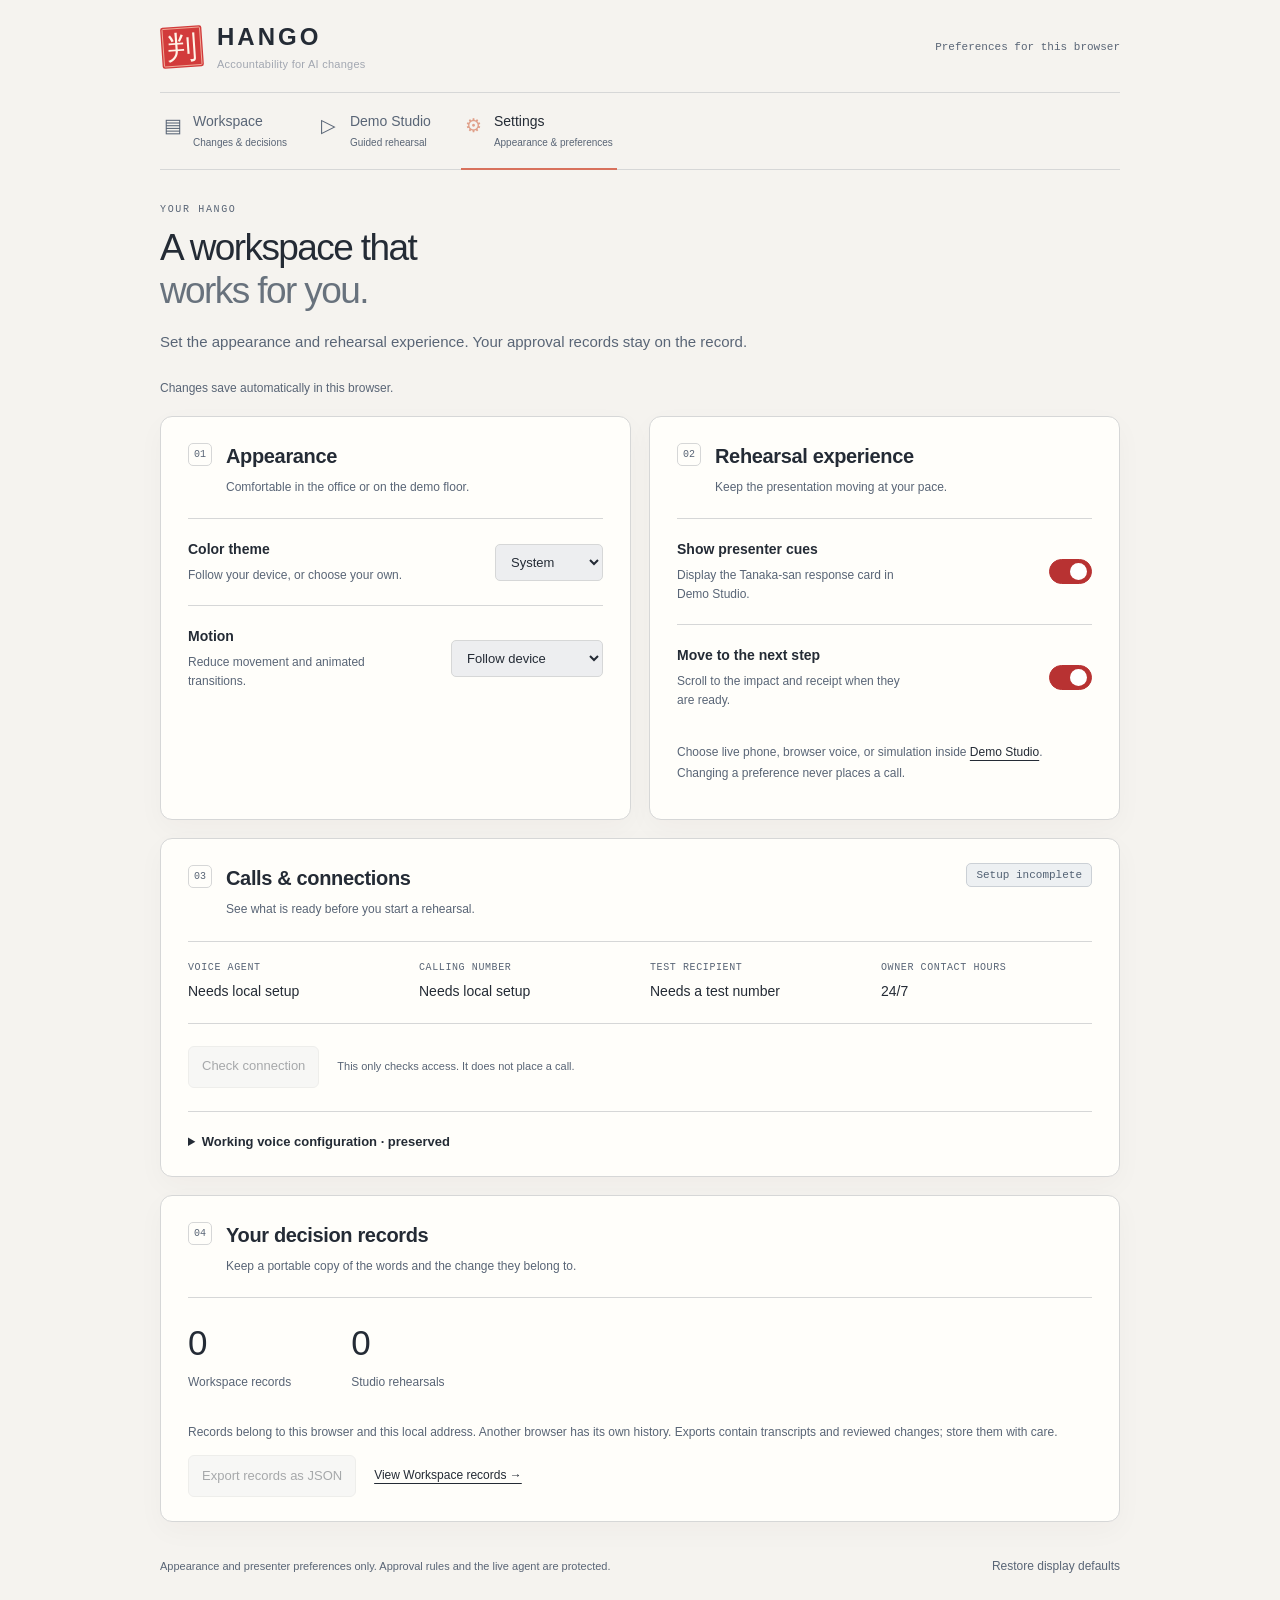
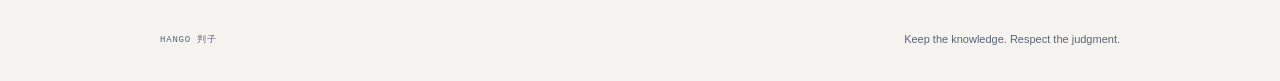
==== commit 4f4351e1: "Modernize Hango branding and public repository hygiene" ====
--- a/web/settings.html
+++ b/web/settings.html
@@ -2,16 +2,17 @@
 <html lang="en">
 <head>
   <meta charset="utf-8"><meta name="viewport" content="width=device-width,initial-scale=1">
-  <meta name="theme-color" content="#0f1115"><title>Settings — Hanko</title>
-  <script src="theme.js?v=20260918-polish"></script>
-  <link rel="stylesheet" href="styles.css?v=20260918-polish"><link rel="stylesheet" href="themes.css?v=20260918-polish"><link rel="stylesheet" href="settings.css?v=20260918-polish">
-  <script src="config.js?v=20260918-polish"></script><script type="module" src="settings.js?v=20260918-polish"></script>
+  <meta name="theme-color" content="#0f1115"><title>Settings — Hango</title>
+  <script src="theme.js?v=20260919-hango"></script>
+  <link rel="stylesheet" href="styles.css?v=20260919-hango"><link rel="stylesheet" href="themes.css?v=20260919-hango"><link rel="stylesheet" href="settings.css?v=20260919-hango">
+  <script src="config.js?v=20260919-hango"></script><script type="module" src="settings.js?v=20260919-hango"></script>
+  <link rel="icon" type="image/svg+xml" href="assets/hango-mark.svg">
 </head>
 <body data-view="settings">
 <div class="shell">
-  <header class="masthead"><a class="brand" href="./" aria-label="Hanko home"><span class="brand-stamp" aria-hidden="true">判</span><span>HANKO<small>The stamp for agents</small></span></a><span class="settings-local">Preferences for this browser</span></header>
+  <header class="masthead"><a class="brand" href="./" aria-label="Hango home"><img class="brand-stamp" src="assets/hango-mark.svg" width="44" height="44" alt=""><span>HANGO<small>Accountability for AI changes</small></span></a><span class="settings-local">Preferences for this browser</span></header>
   <nav class="space-nav" aria-label="Dashboard spaces"><a href="./"><span aria-hidden="true">▤</span>Workspace<small>Changes &amp; decisions</small></a><a href="./?view=demo"><span aria-hidden="true">▷</span>Demo Studio<small>Guided rehearsal</small></a><a href="settings.html" aria-current="page"><span aria-hidden="true">⚙</span>Settings<small>Appearance &amp; preferences</small></a></nav>
-  <main class="settings-main"><div class="settings-intro"><p class="eyebrow">YOUR HANKO</p><h1>A workspace that<br><span>works for you.</span></h1><p>Set the appearance and rehearsal experience. Your approval records stay on the record.</p></div>
+  <main class="settings-main"><div class="settings-intro"><p class="eyebrow">YOUR HANGO</p><h1>A workspace that<br><span>works for you.</span></h1><p>Set the appearance and rehearsal experience. Your approval records stay on the record.</p></div>
   <p id="settings-status" class="settings-status" role="status" aria-live="polite">Changes save automatically in this browser.</p>
   <div class="settings-grid">
     <section class="panel settings-card" aria-labelledby="appearance-title"><div class="settings-heading"><span class="settings-number">01</span><div><h2 id="appearance-title">Appearance</h2><p>Comfortable in the office or on the demo floor.</p></div></div>
@@ -35,5 +36,5 @@
     </section>
   </div>
   <div class="settings-bottom"><p>Appearance and presenter preferences only. Approval rules and the live agent are protected.</p><button id="reset-preferences" class="text-button" type="button">Restore display defaults</button></div>
-  </main><footer class="page-footer"><span>HANKO 判子</span><p>Keep the knowledge. Respect the judgment.</p></footer>
+  </main><footer class="page-footer"><span>HANGO 判子</span><p>Keep the knowledge. Respect the judgment.</p></footer>
 </div></body></html>
--- a/web/styles.css
+++ b/web/styles.css
@@ -12,7 +12,7 @@
 .masthead{display:flex;align-items:center;justify-content:space-between;padding:32px 0 28px;border-bottom:1px solid var(--border)}
 .brand{display:flex;align-items:center;gap:13px;color:var(--text);text-decoration:none;font-size:24px;font-weight:700;letter-spacing:3px;line-height:1.1}
 .brand small{display:block;font-size:11px;font-weight:450;color:var(--muted);letter-spacing:.25px;margin-top:8px}
-.brand-stamp{display:grid;place-items:center;width:44px;height:44px;background:var(--red);border:3px double #f19c88;color:#fff4e8;font-family:serif;font-size:30px;font-weight:400;letter-spacing:0;transform:rotate(-4deg);border-radius:2px}
+.brand-stamp{display:block;width:44px;height:44px;flex-shrink:0;transform:rotate(-4deg)}
 .session-meta{text-align:right;color:var(--muted);font-size:12px}
 .environment{display:block;letter-spacing:1.7px;font:10px var(--mono);color:#696e7b;margin-bottom:9px}
 .session-meta b{color:var(--text);font-family:var(--mono);margin-left:5px}
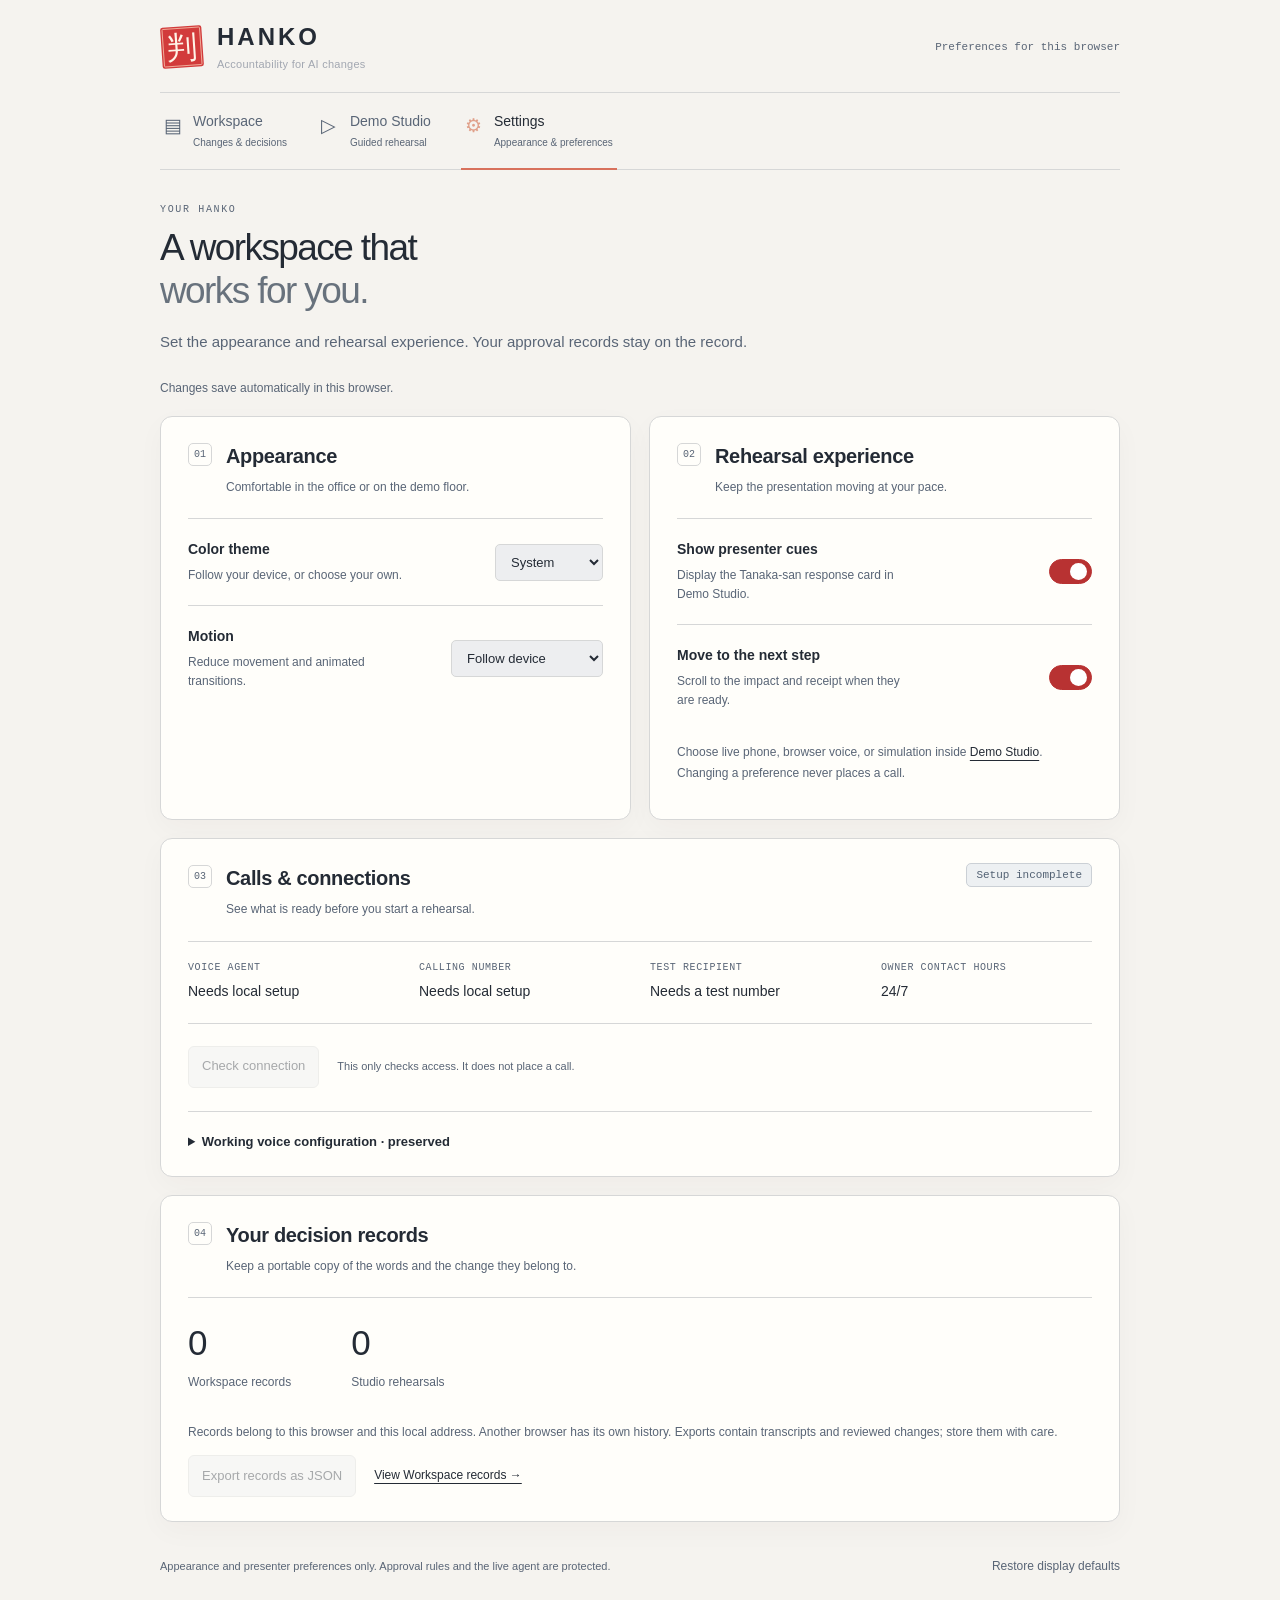
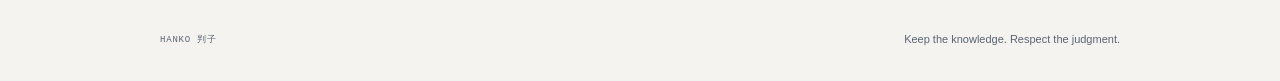
==== commit 8dff8b86: "Restore the Hanko project name throughout" ====
--- a/web/settings.html
+++ b/web/settings.html
@@ -2,17 +2,17 @@
 <html lang="en">
 <head>
   <meta charset="utf-8"><meta name="viewport" content="width=device-width,initial-scale=1">
-  <meta name="theme-color" content="#0f1115"><title>Settings — Hango</title>
-  <script src="theme.js?v=20260919-hango"></script>
-  <link rel="stylesheet" href="styles.css?v=20260919-hango"><link rel="stylesheet" href="themes.css?v=20260919-hango"><link rel="stylesheet" href="settings.css?v=20260919-hango">
-  <script src="config.js?v=20260919-hango"></script><script type="module" src="settings.js?v=20260919-hango"></script>
-  <link rel="icon" type="image/svg+xml" href="assets/hango-mark.svg">
+  <meta name="theme-color" content="#0f1115"><title>Settings — Hanko</title>
+  <script src="theme.js?v=20260919-hanko"></script>
+  <link rel="stylesheet" href="styles.css?v=20260919-hanko"><link rel="stylesheet" href="themes.css?v=20260919-hanko"><link rel="stylesheet" href="settings.css?v=20260919-hanko">
+  <script src="config.js?v=20260919-hanko"></script><script type="module" src="settings.js?v=20260919-hanko"></script>
+  <link rel="icon" type="image/svg+xml" href="assets/hanko-mark.svg">
 </head>
 <body data-view="settings">
 <div class="shell">
-  <header class="masthead"><a class="brand" href="./" aria-label="Hango home"><img class="brand-stamp" src="assets/hango-mark.svg" width="44" height="44" alt=""><span>HANGO<small>Accountability for AI changes</small></span></a><span class="settings-local">Preferences for this browser</span></header>
+  <header class="masthead"><a class="brand" href="./" aria-label="Hanko home"><img class="brand-stamp" src="assets/hanko-mark.svg" width="44" height="44" alt=""><span>HANKO<small>Accountability for AI changes</small></span></a><span class="settings-local">Preferences for this browser</span></header>
   <nav class="space-nav" aria-label="Dashboard spaces"><a href="./"><span aria-hidden="true">▤</span>Workspace<small>Changes &amp; decisions</small></a><a href="./?view=demo"><span aria-hidden="true">▷</span>Demo Studio<small>Guided rehearsal</small></a><a href="settings.html" aria-current="page"><span aria-hidden="true">⚙</span>Settings<small>Appearance &amp; preferences</small></a></nav>
-  <main class="settings-main"><div class="settings-intro"><p class="eyebrow">YOUR HANGO</p><h1>A workspace that<br><span>works for you.</span></h1><p>Set the appearance and rehearsal experience. Your approval records stay on the record.</p></div>
+  <main class="settings-main"><div class="settings-intro"><p class="eyebrow">YOUR HANKO</p><h1>A workspace that<br><span>works for you.</span></h1><p>Set the appearance and rehearsal experience. Your approval records stay on the record.</p></div>
   <p id="settings-status" class="settings-status" role="status" aria-live="polite">Changes save automatically in this browser.</p>
   <div class="settings-grid">
     <section class="panel settings-card" aria-labelledby="appearance-title"><div class="settings-heading"><span class="settings-number">01</span><div><h2 id="appearance-title">Appearance</h2><p>Comfortable in the office or on the demo floor.</p></div></div>
@@ -36,5 +36,5 @@
     </section>
   </div>
   <div class="settings-bottom"><p>Appearance and presenter preferences only. Approval rules and the live agent are protected.</p><button id="reset-preferences" class="text-button" type="button">Restore display defaults</button></div>
-  </main><footer class="page-footer"><span>HANGO 判子</span><p>Keep the knowledge. Respect the judgment.</p></footer>
+  </main><footer class="page-footer"><span>HANKO 判子</span><p>Keep the knowledge. Respect the judgment.</p></footer>
 </div></body></html>
